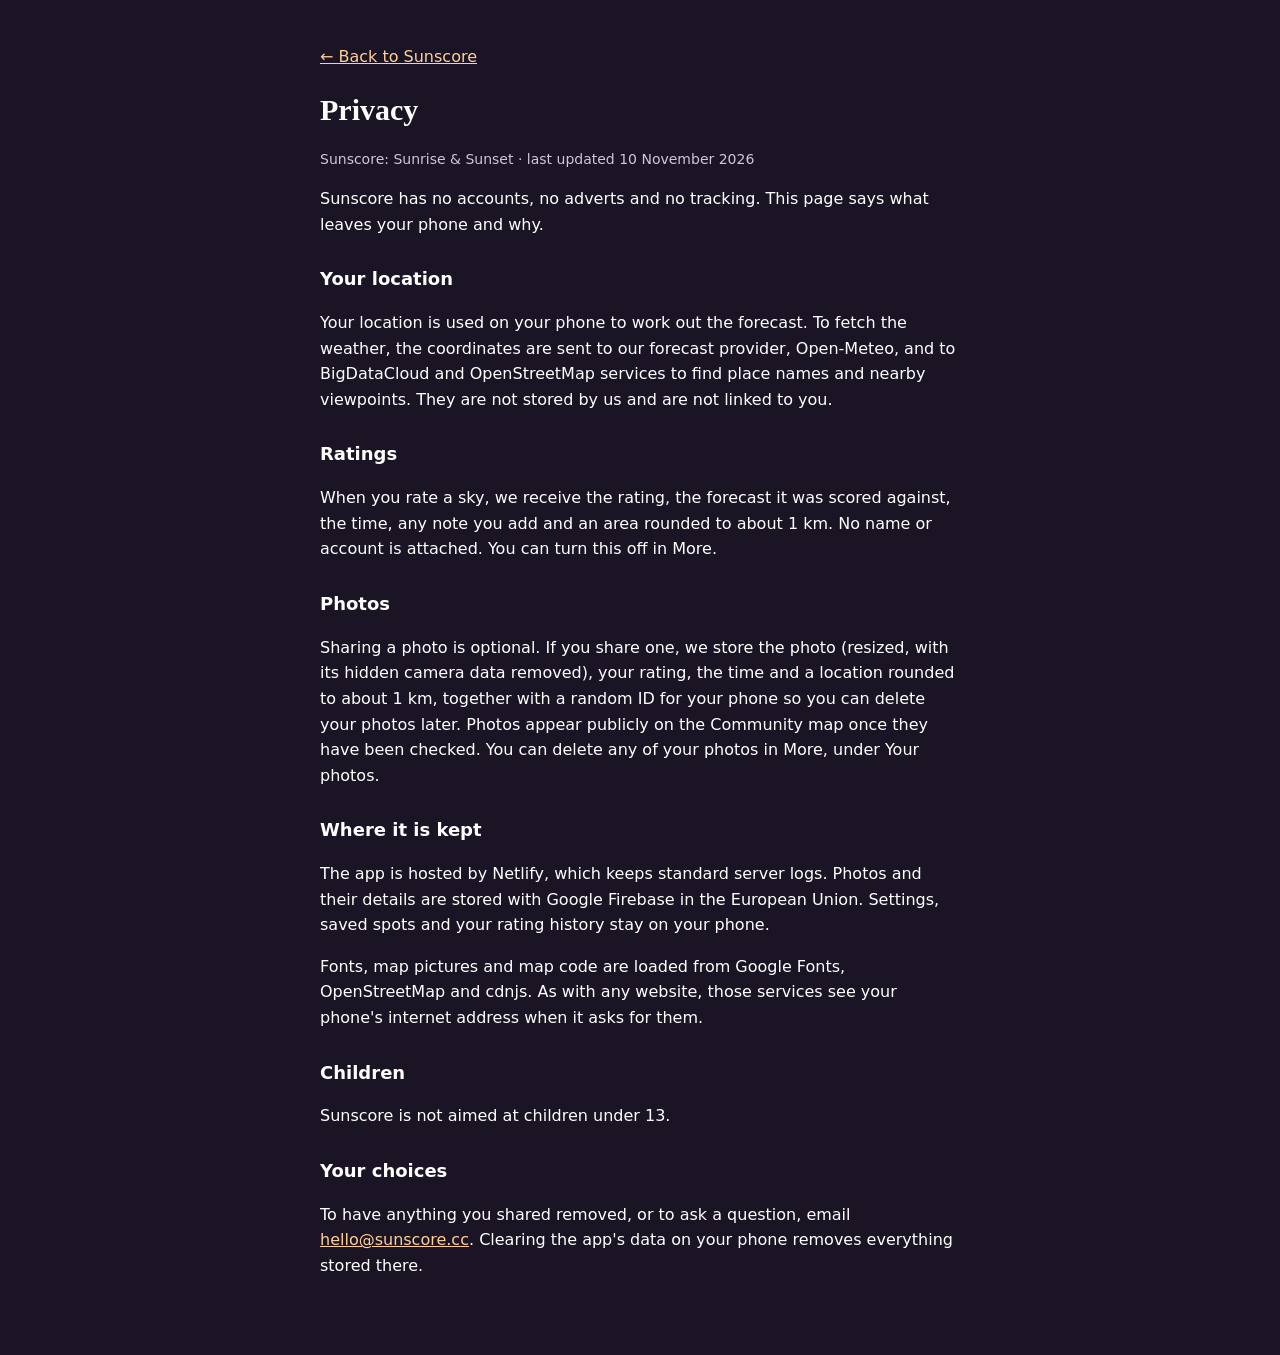
==== privacy.html @ 53fcec92 "Privacy page and sunscore.cc prep Co-Authored-By: Claude Fable 5.2 <noreply@anthropic.com> Claude-Se" ====
<!DOCTYPE html>
<html lang="en">
<head>
<meta charset="utf-8">
<meta name="viewport" content="width=device-width, initial-scale=1">
<title>Privacy · Sunscore</title>
<style>
body{margin:0;background:#1a1424;color:#fff;font:16px/1.6 Inter,system-ui,sans-serif}
main{max-width:640px;margin:0 auto;padding:28px 20px 60px}
h1{font-family:Fraunces,Georgia,serif;font-size:30px;margin:0 0 4px}
h2{font-size:18px;margin:28px 0 6px}
a{color:#ffcf9a}.small{color:#cfc6dd;font-size:14px}
</style>
</head>
<body>
<main>
<p><a href="./">← Back to Sunscore</a></p>
<h1>Privacy</h1>
<p class="small">Sunscore: Sunrise &amp; Sunset · last updated 10 November 2026</p>
<p>Sunscore has no accounts, no adverts and no tracking. This page says what leaves your phone and why.</p>

<h2>Your location</h2>
<p>Your location is used on your phone to work out the forecast. To fetch the weather, the coordinates are sent to our forecast provider, Open-Meteo, and to BigDataCloud and OpenStreetMap services to find place names and nearby viewpoints. They are not stored by us and are not linked to you.</p>

<h2>Ratings</h2>
<p>When you rate a sky, we receive the rating, the forecast it was scored against, the time, any note you add and an area rounded to about 1 km. No name or account is attached. You can turn this off in More.</p>

<h2>Photos</h2>
<p>Sharing a photo is optional. If you share one, we store the photo (resized, with its hidden camera data removed), your rating, the time and a location rounded to about 1 km, together with a random ID for your phone so you can delete your photos later. Photos appear publicly on the Community map once they have been checked. You can delete any of your photos in More, under Your photos.</p>

<h2>Where it is kept</h2>
<p>The app is hosted by Netlify, which keeps standard server logs. Photos and their details are stored with Google Firebase in the European Union. Settings, saved spots and your rating history stay on your phone.</p>
<p>Fonts, map pictures and map code are loaded from Google Fonts, OpenStreetMap and cdnjs. As with any website, those services see your phone's internet address when it asks for them.</p>

<h2>Children</h2>
<p>Sunscore is not aimed at children under 13.</p>

<h2>Your choices</h2>
<p>To have anything you shared removed, or to ask a question, email <a href="mailto:hello@sunscore.cc">hello@sunscore.cc</a>. Clearing the app's data on your phone removes everything stored there.</p>
</main>
</body>
</html>
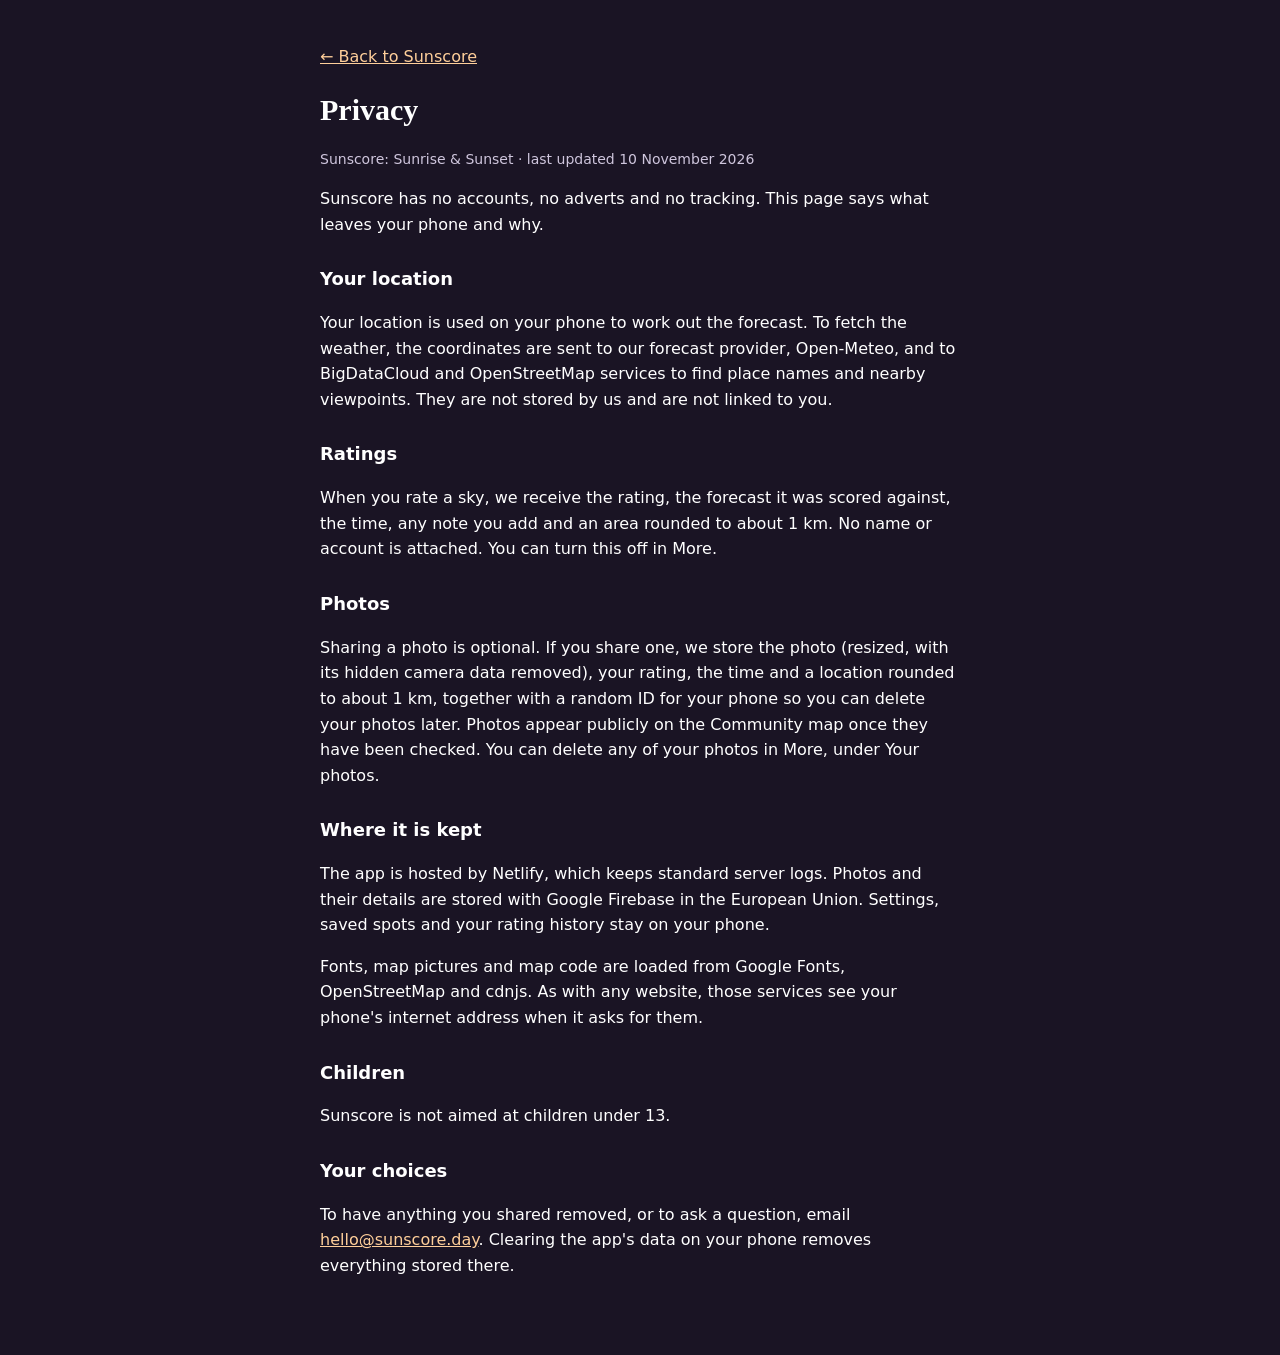
==== commit b4e3c4a1: "Switch domain to sunscore.day Co-Authored-By: Claude Opus 5.5 <noreply@anthropic.com> Claude-Session" ====
--- a/privacy.html
+++ b/privacy.html
@@ -36,7 +36,7 @@
 <p>Sunscore is not aimed at children under 13.</p>
 
 <h2>Your choices</h2>
-<p>To have anything you shared removed, or to ask a question, email <a href="mailto:hello@sunscore.cc">hello@sunscore.cc</a>. Clearing the app's data on your phone removes everything stored there.</p>
+<p>To have anything you shared removed, or to ask a question, email <a href="mailto:hello@sunscore.day">hello@sunscore.day</a>. Clearing the app's data on your phone removes everything stored there.</p>
 </main>
 </body>
 </html>
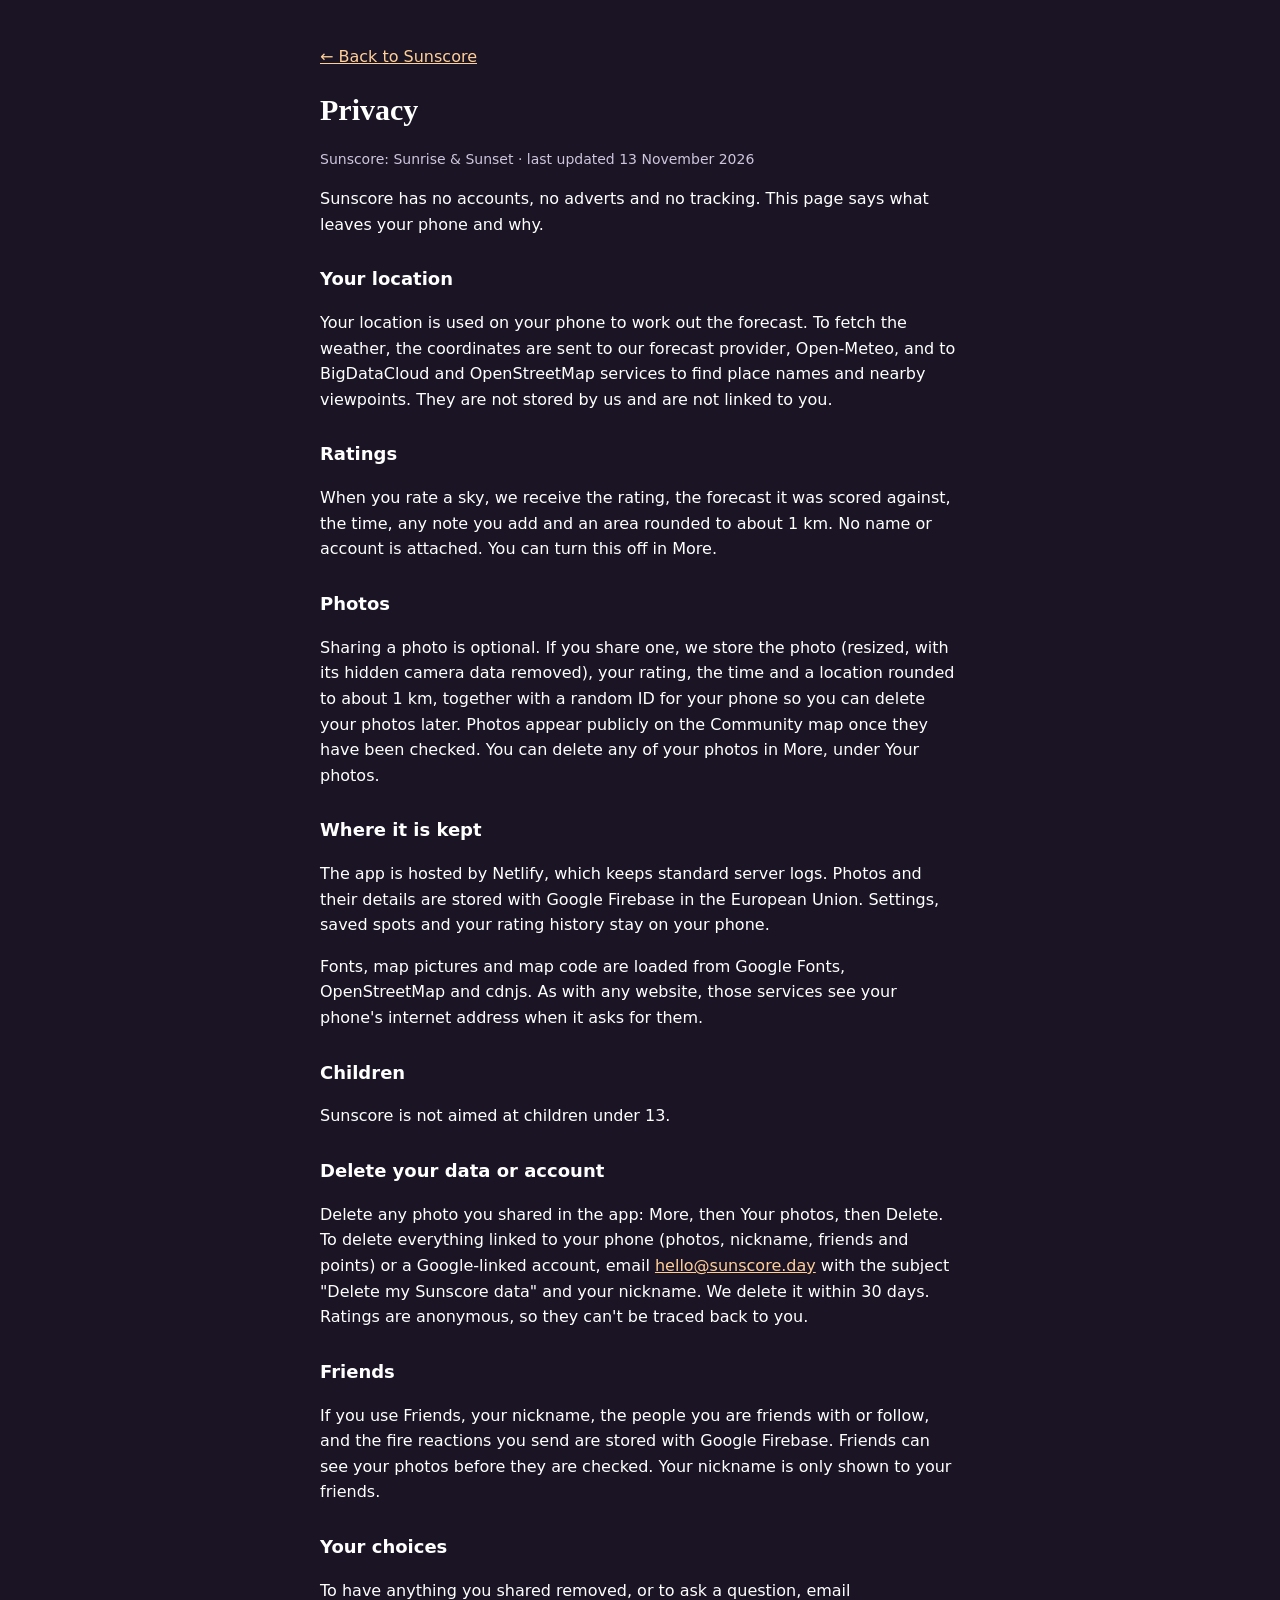
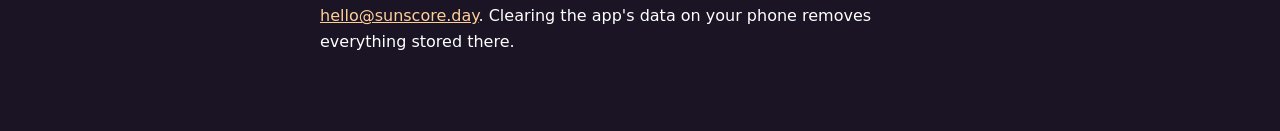
==== commit edfb7e4e: "Privacy: account and data deletion section, Friends data Co-Authored-By: Claude Opus 5.5 <noreply@an" ====
--- a/privacy.html
+++ b/privacy.html
@@ -16,7 +16,7 @@
 <main>
 <p><a href="./">← Back to Sunscore</a></p>
 <h1>Privacy</h1>
-<p class="small">Sunscore: Sunrise &amp; Sunset · last updated 10 November 2026</p>
+<p class="small">Sunscore: Sunrise &amp; Sunset · last updated 13 November 2026</p>
 <p>Sunscore has no accounts, no adverts and no tracking. This page says what leaves your phone and why.</p>
 
 <h2>Your location</h2>
@@ -35,6 +35,12 @@
 <h2>Children</h2>
 <p>Sunscore is not aimed at children under 13.</p>
 
+<h2 id="delete">Delete your data or account</h2>
+<p>Delete any photo you shared in the app: More, then Your photos, then Delete. To delete everything linked to your phone (photos, nickname, friends and points) or a Google-linked account, email <a href="mailto:hello@sunscore.day?subject=Delete%20my%20Sunscore%20data">hello@sunscore.day</a> with the subject "Delete my Sunscore data" and your nickname. We delete it within 30 days. Ratings are anonymous, so they can't be traced back to you.</p>
+
+<h2>Friends</h2>
+<p>If you use Friends, your nickname, the people you are friends with or follow, and the fire reactions you send are stored with Google Firebase. Friends can see your photos before they are checked. Your nickname is only shown to your friends.</p>
+
 <h2>Your choices</h2>
 <p>To have anything you shared removed, or to ask a question, email <a href="mailto:hello@sunscore.day">hello@sunscore.day</a>. Clearing the app's data on your phone removes everything stored there.</p>
 </main>
